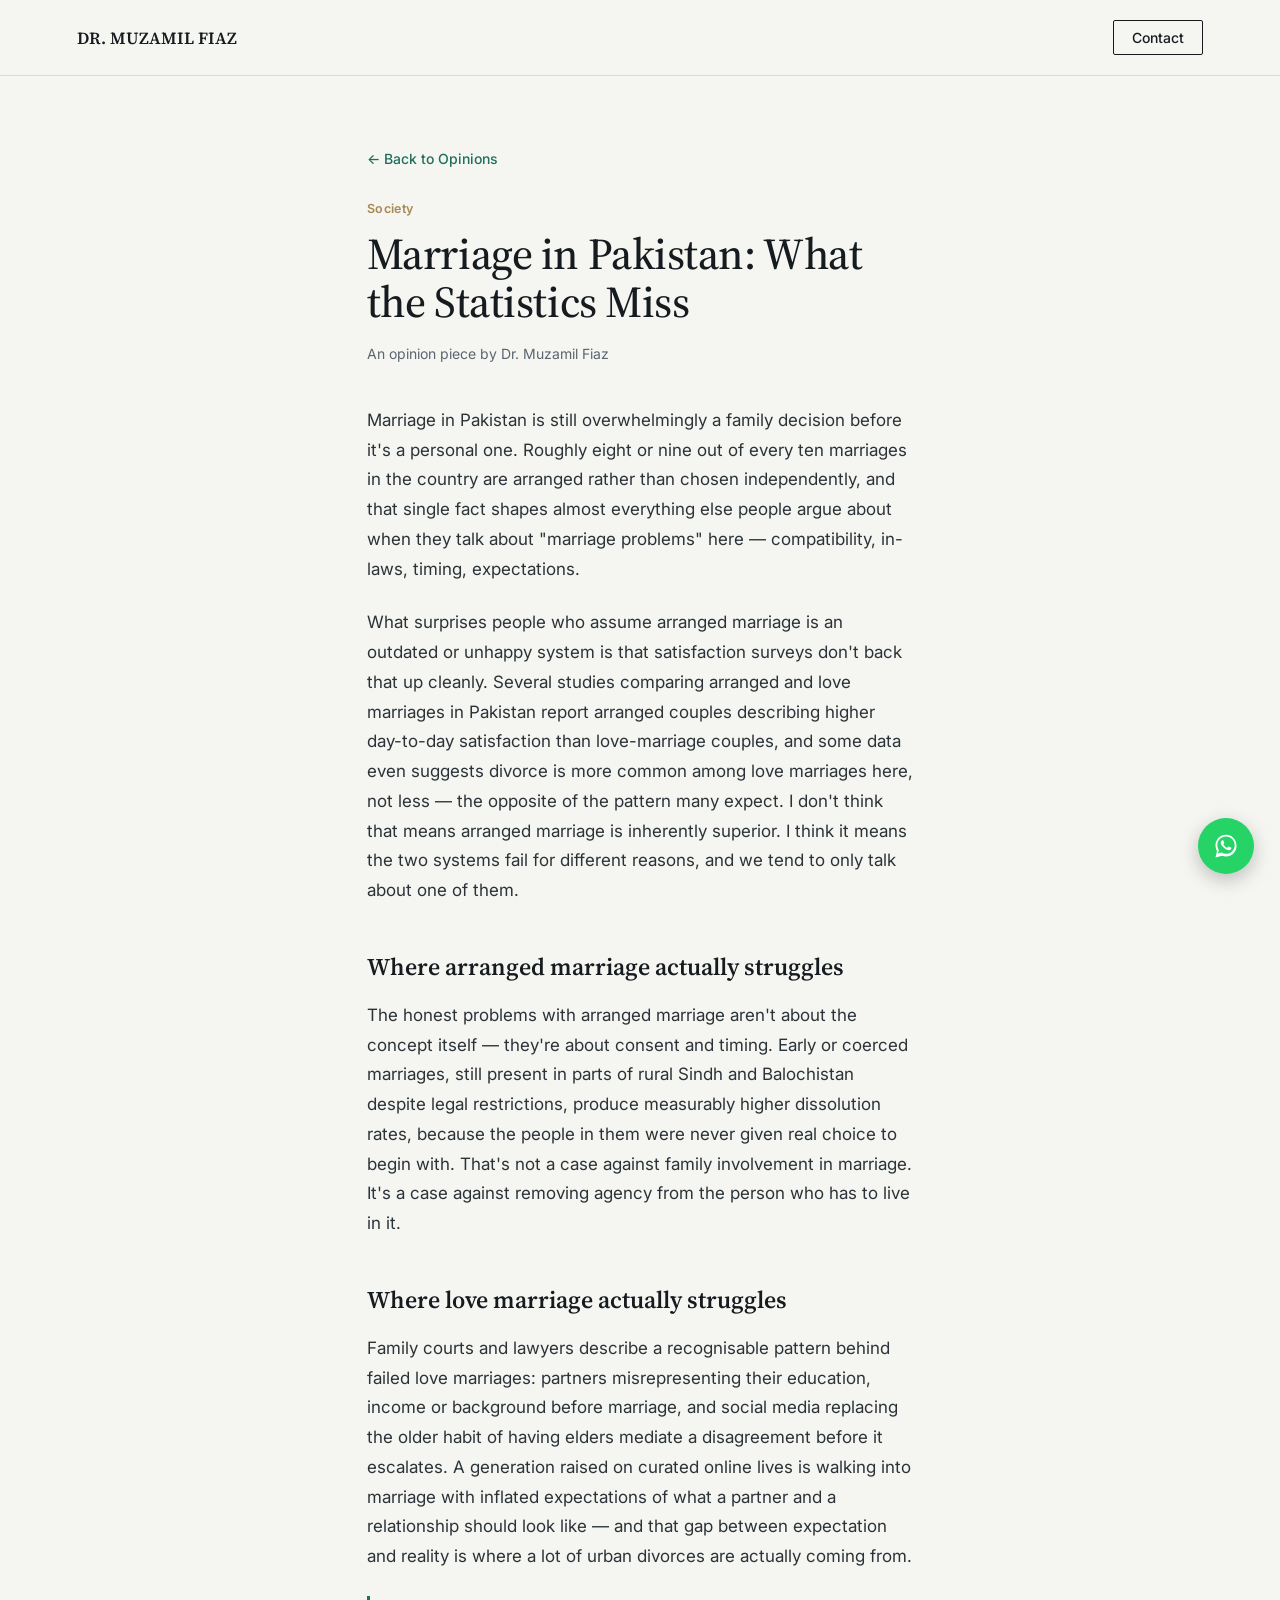
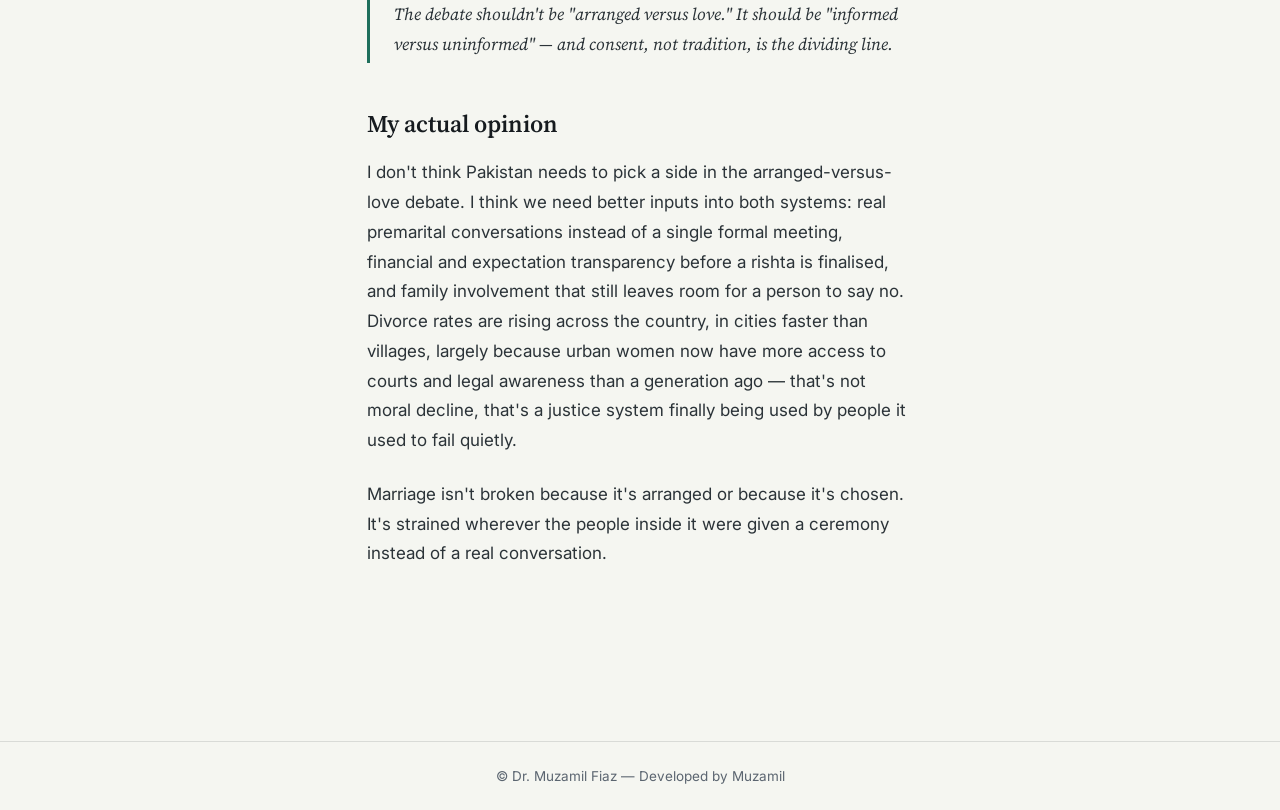
==== marriage.html @ 984c4c3b "Add files via upload" ====
<!DOCTYPE html>
<html lang="en">
<head>
<meta charset="UTF-8">
<meta name="viewport" content="width=device-width,initial-scale=1">
<meta name="description" content="Dr. Muzamil Fiaz's opinion on marriage in Pakistan.">
<title>Marriage in Pakistan — Dr. Muzamil Fiaz</title>
<link rel="preconnect" href="https://fonts.googleapis.com">
<link rel="preconnect" href="https://fonts.gstatic.com" crossorigin>
<link href="https://fonts.googleapis.com/css2?family=Source+Serif+4:ital,opsz,wght@0,8..60,400;0,8..60,500;0,8..60,600;1,8..60,400&family=Inter:wght@400;500;600&display=swap" rel="stylesheet">
<style>
  :root{
    --ink:#161B1F; --paper:#F5F6F1; --paper-2:#FFFFFF; --teal:#1F6F5C; --gold:#A98953;
    --muted:#5B6570; --line: rgba(22,27,31,0.12);
    --serif: 'Source Serif 4', Georgia, serif; --sans: 'Inter', system-ui, sans-serif;
  }
  *{box-sizing:border-box;}
  html,body{margin:0;padding:0;background:var(--paper);color:var(--ink);font-family:var(--sans);}
  a{color:inherit;text-decoration:none;}
  :focus-visible{outline:2px solid var(--teal); outline-offset:3px;}

  header{
    position:sticky; top:0; z-index:50; display:flex;align-items:center;justify-content:space-between;
    padding:20px 6vw; border-bottom:1px solid var(--line);
    background:rgba(245,246,241,0.92); backdrop-filter:blur(6px);
  }
  .logo{font-family:var(--serif);font-size:17px;font-weight:600;}
  .contact-btn{border:1px solid var(--ink); padding:8px 18px; border-radius:2px; font-size:14px; font-weight:500; transition:background .2s ease,color .2s ease;}
  .contact-btn:hover{background:var(--ink); color:var(--paper);}

  main{max-width:700px; margin:0 auto; padding:8vh 6vw 12vh;}
  .back-link{font-size:14px; color:var(--teal); font-weight:500; margin-bottom:34px; display:inline-block;}
  .post-tag{font-size:12.5px;color:var(--gold);font-weight:600;letter-spacing:0.03em;margin-bottom:14px;display:block;}
  h1{font-family:var(--serif);font-weight:500;font-size:clamp(30px,4.4vw,44px);line-height:1.1;margin:0 0 18px;letter-spacing:-0.01em;}
  .post-meta{font-size:14px;color:var(--muted);margin:0 0 44px;}
  .post-body p{font-size:17px;line-height:1.75;color:#2b3338;margin:0 0 24px;max-width:66ch;}
  .post-body h2{font-family:var(--serif);font-size:24px;font-weight:600;margin:44px 0 18px;}
  .pull{
    font-family:var(--serif); font-style:italic; font-size:21px; line-height:1.5; color:var(--ink);
    border-left:3px solid var(--teal); padding:4px 0 4px 24px; margin:36px 0;
  }
  footer{border-top:1px solid var(--line);padding:26px 6vw;font-size:13.5px;color:var(--muted);text-align:center;margin-top:40px;}

  .whatsapp-float{
    position:fixed; bottom:26px; right:26px; z-index:100; width:56px; height:56px; border-radius:50%;
    background:#25D366; display:flex; align-items:center; justify-content:center;
    box-shadow:0 6px 18px rgba(22,27,31,0.25); transition:transform .2s ease, box-shadow .2s ease;
  }
  .whatsapp-float:hover{transform:translateY(-3px); box-shadow:0 10px 22px rgba(22,27,31,0.3);}
  .whatsapp-float svg{width:28px;height:28px;}
</style>
</head>
<body>

<header>
  <a class="logo" href="../index.html">DR. MUZAMIL FIAZ</a>
  <a class="contact-btn" href="../index.html#contact">Contact</a>
</header>

<main>
  <a class="back-link" href="../index.html#opinions">← Back to Opinions</a>
  <span class="post-tag">Society</span>
  <h1>Marriage in Pakistan: What the Statistics Miss</h1>
  <p class="post-meta">An opinion piece by Dr. Muzamil Fiaz</p>

  <div class="post-body">
    <p>Marriage in Pakistan is still overwhelmingly a family decision before it's a personal one. Roughly eight or nine out of every ten marriages in the country are arranged rather than chosen independently, and that single fact shapes almost everything else people argue about when they talk about "marriage problems" here — compatibility, in-laws, timing, expectations.</p>

    <p>What surprises people who assume arranged marriage is an outdated or unhappy system is that satisfaction surveys don't back that up cleanly. Several studies comparing arranged and love marriages in Pakistan report arranged couples describing higher day-to-day satisfaction than love-marriage couples, and some data even suggests divorce is more common among love marriages here, not less — the opposite of the pattern many expect. I don't think that means arranged marriage is inherently superior. I think it means the two systems fail for different reasons, and we tend to only talk about one of them.</p>

    <h2>Where arranged marriage actually struggles</h2>
    <p>The honest problems with arranged marriage aren't about the concept itself — they're about consent and timing. Early or coerced marriages, still present in parts of rural Sindh and Balochistan despite legal restrictions, produce measurably higher dissolution rates, because the people in them were never given real choice to begin with. That's not a case against family involvement in marriage. It's a case against removing agency from the person who has to live in it.</p>

    <h2>Where love marriage actually struggles</h2>
    <p>Family courts and lawyers describe a recognisable pattern behind failed love marriages: partners misrepresenting their education, income or background before marriage, and social media replacing the older habit of having elders mediate a disagreement before it escalates. A generation raised on curated online lives is walking into marriage with inflated expectations of what a partner and a relationship should look like — and that gap between expectation and reality is where a lot of urban divorces are actually coming from.</p>

    <p class="pull">The debate shouldn't be "arranged versus love." It should be "informed versus uninformed" — and consent, not tradition, is the dividing line.</p>

    <h2>My actual opinion</h2>
    <p>I don't think Pakistan needs to pick a side in the arranged-versus-love debate. I think we need better inputs into both systems: real premarital conversations instead of a single formal meeting, financial and expectation transparency before a rishta is finalised, and family involvement that still leaves room for a person to say no. Divorce rates are rising across the country, in cities faster than villages, largely because urban women now have more access to courts and legal awareness than a generation ago — that's not moral decline, that's a justice system finally being used by people it used to fail quietly.</p>

    <p>Marriage isn't broken because it's arranged or because it's chosen. It's strained wherever the people inside it were given a ceremony instead of a real conversation.</p>
  </div>
</main>

<footer>© Dr. Muzamil Fiaz — Developed by <a href="https://www.instagram.com/mu7_ami1/" target="_blank" rel="noopener">Muzamil</a></footer>

<a class="whatsapp-float" href="https://wa.me/923120510151?text=Hey%20Muzamil%2C%20I%20wanna%20know%20about%20you" target="_blank" rel="noopener" aria-label="Message Muzamil on WhatsApp">
  <svg viewBox="0 0 32 32" fill="white" xmlns="http://www.w3.org/2000/svg">
    <path d="M16.02 3C9.4 3 4 8.4 4 15.02c0 2.4.63 4.65 1.73 6.6L4 29l7.55-1.98a11.98 11.98 0 0 0 4.47.86h.01c6.62 0 12.02-5.4 12.02-12.02C28.05 8.4 22.65 3 16.02 3zm0 21.9h-.01a9.9 9.9 0 0 1-5.05-1.38l-.36-.21-3.75.98 1-3.66-.24-.38a9.86 9.86 0 0 1-1.51-5.23c0-5.46 4.45-9.9 9.92-9.9 2.65 0 5.13 1.03 7 2.9a9.83 9.83 0 0 1 2.9 7c0 5.47-4.45 9.88-9.9 9.88zm5.43-7.4c-.3-.15-1.76-.87-2.03-.97-.27-.1-.47-.15-.67.15-.2.3-.77.97-.94 1.17-.17.2-.35.22-.65.07-.3-.15-1.25-.46-2.38-1.47a8.94 8.94 0 0 1-1.65-2.05c-.17-.3-.02-.46.13-.6.13-.13.3-.35.45-.52.15-.17.2-.3.3-.5.1-.2.05-.37-.02-.52-.07-.15-.67-1.6-.92-2.2-.24-.58-.49-.5-.67-.5-.17-.01-.37-.01-.57-.01-.2 0-.52.07-.8.37-.27.3-1.04 1.02-1.04 2.5s1.07 2.9 1.22 3.1c.15.2 2.1 3.2 5.08 4.49.71.3 1.26.49 1.69.62.71.23 1.36.2 1.87.12.57-.08 1.76-.72 2.01-1.4.25-.7.25-1.3.17-1.43-.07-.13-.27-.2-.57-.35z"/>
  </svg>
</a>

</body>
</html>
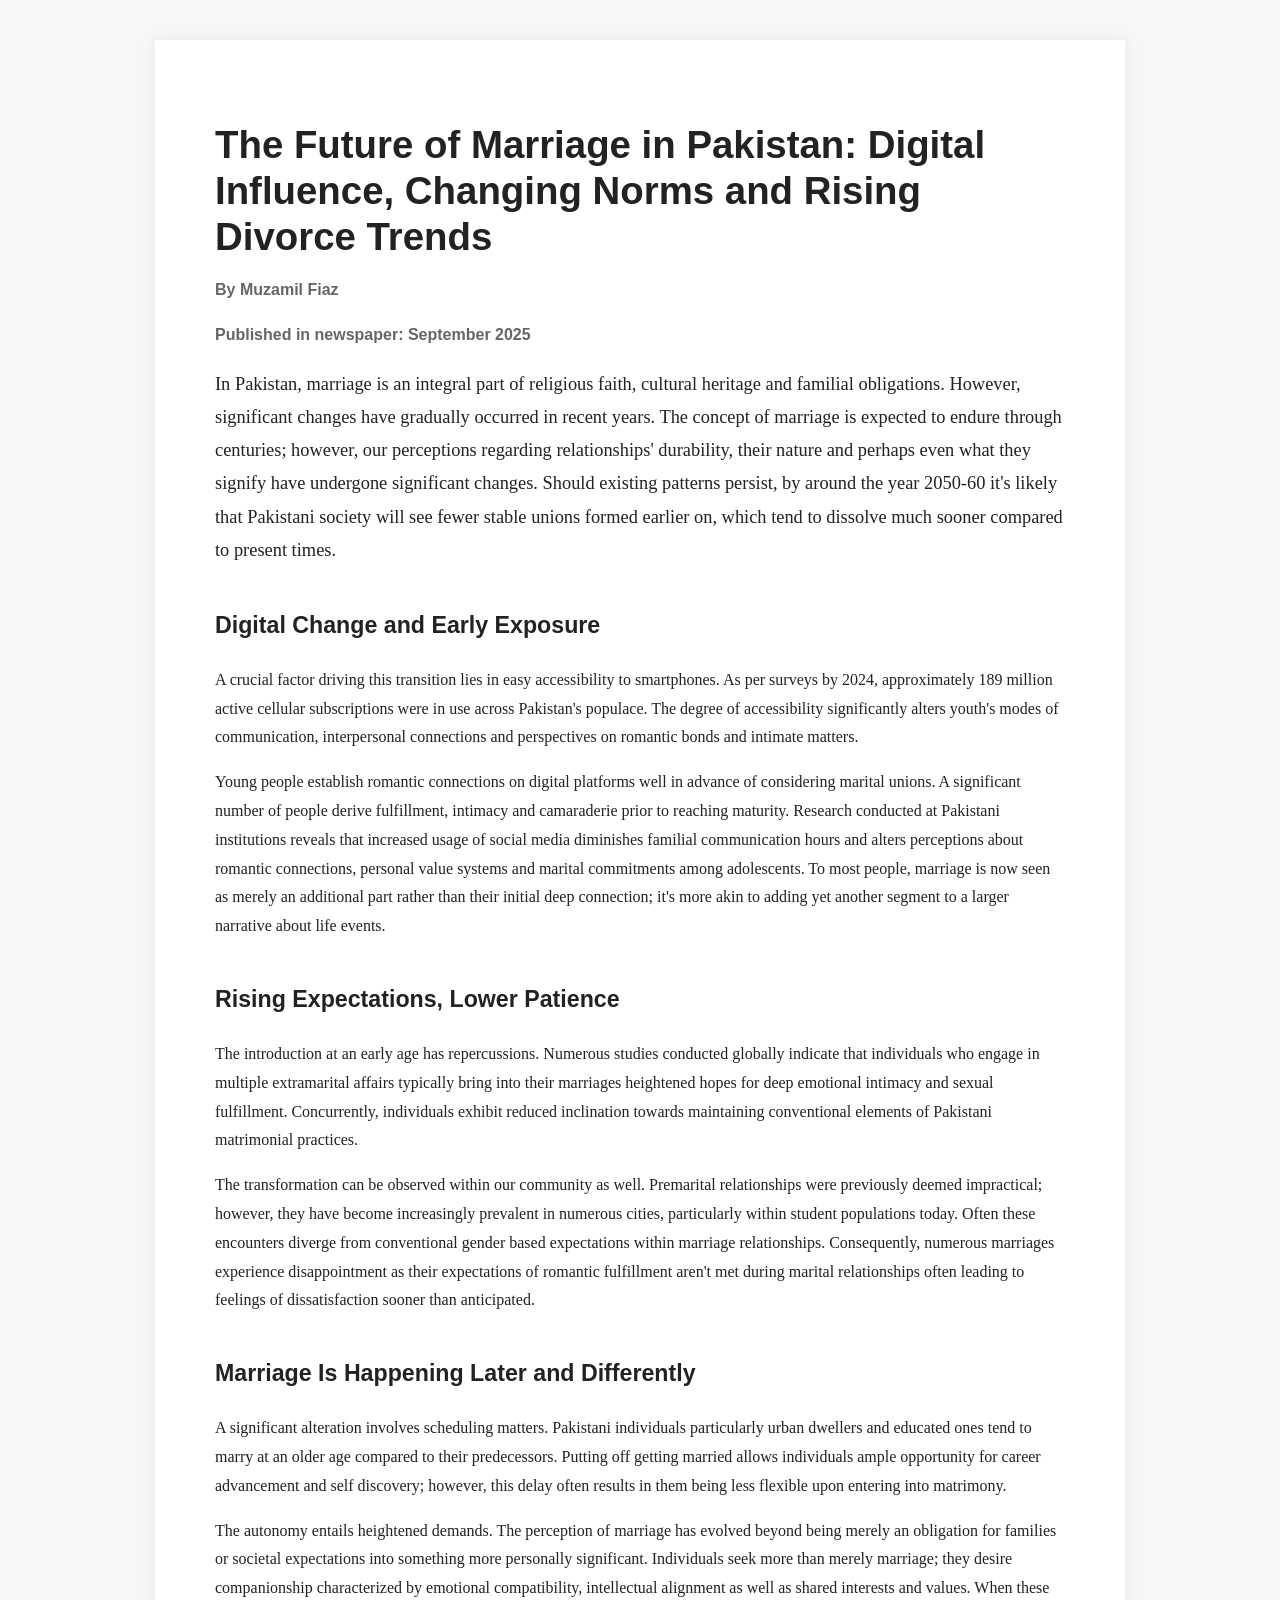
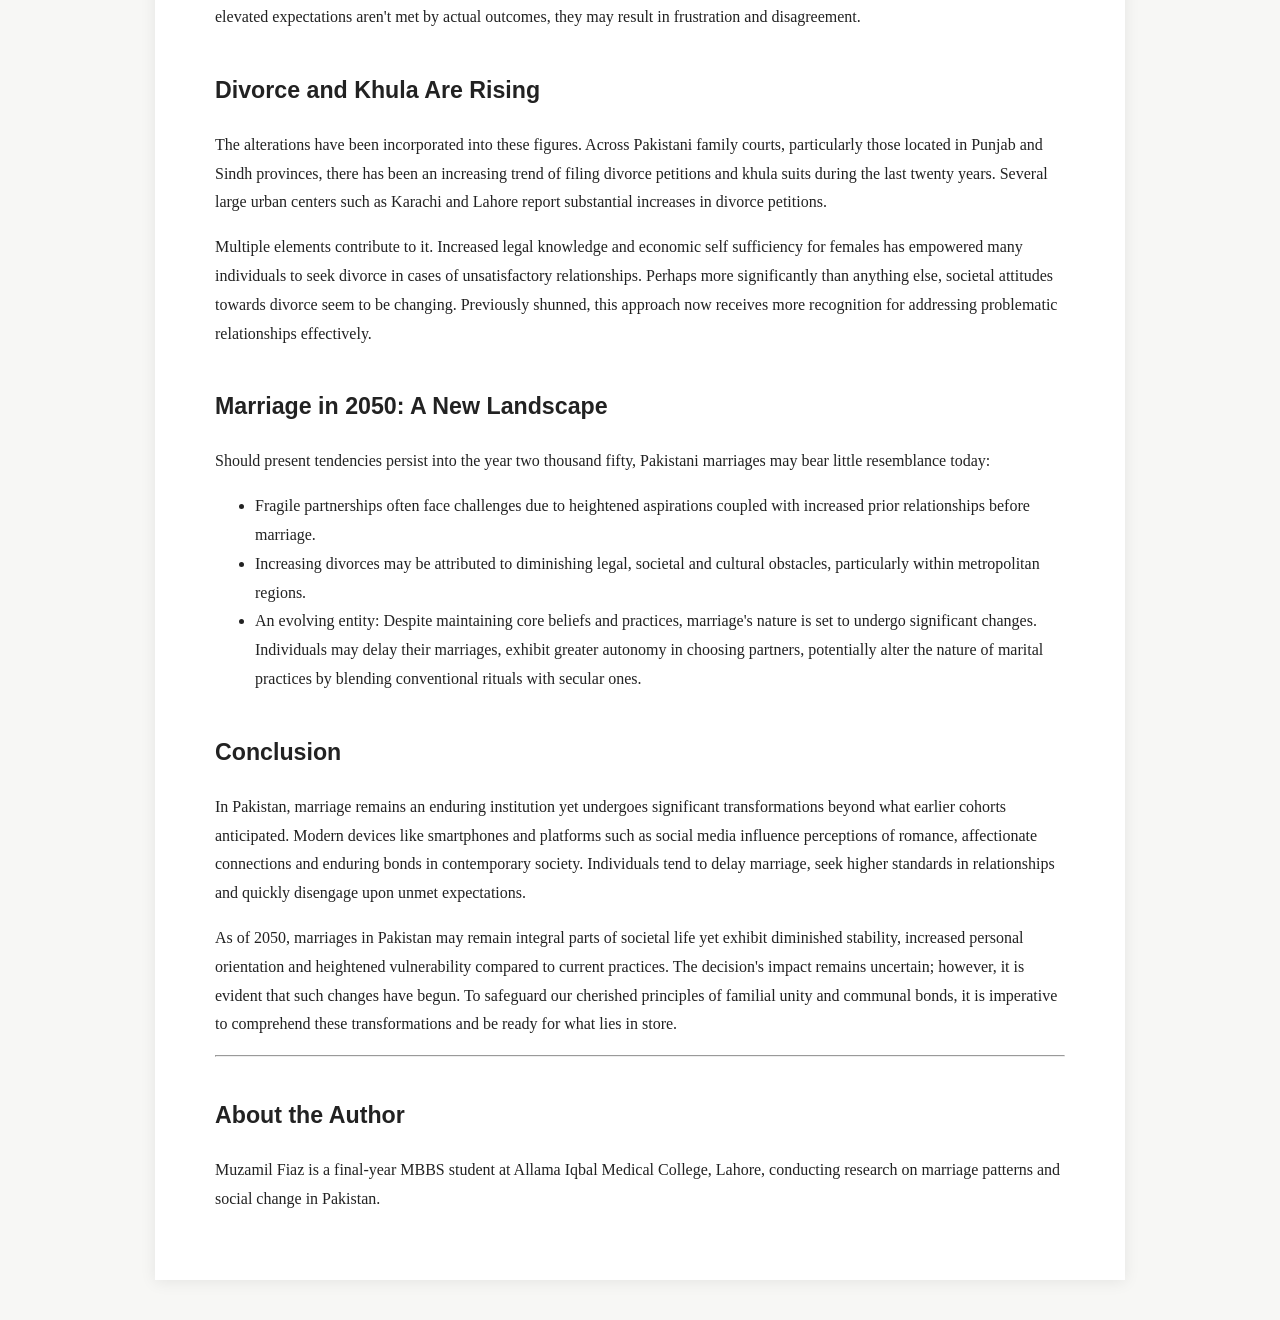
==== commit d093c713: "Add files via upload" ====
--- a/marriage.html
+++ b/marriage.html
@@ -2,94 +2,58 @@
 <html lang="en">
 <head>
 <meta charset="UTF-8">
-<meta name="viewport" content="width=device-width,initial-scale=1">
-<meta name="description" content="Dr. Muzamil Fiaz's opinion on marriage in Pakistan.">
-<title>Marriage in Pakistan — Dr. Muzamil Fiaz</title>
-<link rel="preconnect" href="https://fonts.googleapis.com">
-<link rel="preconnect" href="https://fonts.gstatic.com" crossorigin>
-<link href="https://fonts.googleapis.com/css2?family=Source+Serif+4:ital,opsz,wght@0,8..60,400;0,8..60,500;0,8..60,600;1,8..60,400&family=Inter:wght@400;500;600&display=swap" rel="stylesheet">
+<meta name="viewport" content="width=device-width, initial-scale=1.0">
+<title>The Future of Marriage in Pakistan | Muzamil Fiaz</title>
+<meta name="description" content="The Future of Marriage in Pakistan: Digital Influence, Changing Norms and Rising Divorce Trends by Muzamil Fiaz.">
 <style>
-  :root{
-    --ink:#161B1F; --paper:#F5F6F1; --paper-2:#FFFFFF; --teal:#1F6F5C; --gold:#A98953;
-    --muted:#5B6570; --line: rgba(22,27,31,0.12);
-    --serif: 'Source Serif 4', Georgia, serif; --sans: 'Inter', system-ui, sans-serif;
-  }
-  *{box-sizing:border-box;}
-  html,body{margin:0;padding:0;background:var(--paper);color:var(--ink);font-family:var(--sans);}
-  a{color:inherit;text-decoration:none;}
-  :focus-visible{outline:2px solid var(--teal); outline-offset:3px;}
-
-  header{
-    position:sticky; top:0; z-index:50; display:flex;align-items:center;justify-content:space-between;
-    padding:20px 6vw; border-bottom:1px solid var(--line);
-    background:rgba(245,246,241,0.92); backdrop-filter:blur(6px);
-  }
-  .logo{font-family:var(--serif);font-size:17px;font-weight:600;}
-  .contact-btn{border:1px solid var(--ink); padding:8px 18px; border-radius:2px; font-size:14px; font-weight:500; transition:background .2s ease,color .2s ease;}
-  .contact-btn:hover{background:var(--ink); color:var(--paper);}
-
-  main{max-width:700px; margin:0 auto; padding:8vh 6vw 12vh;}
-  .back-link{font-size:14px; color:var(--teal); font-weight:500; margin-bottom:34px; display:inline-block;}
-  .post-tag{font-size:12.5px;color:var(--gold);font-weight:600;letter-spacing:0.03em;margin-bottom:14px;display:block;}
-  h1{font-family:var(--serif);font-weight:500;font-size:clamp(30px,4.4vw,44px);line-height:1.1;margin:0 0 18px;letter-spacing:-0.01em;}
-  .post-meta{font-size:14px;color:var(--muted);margin:0 0 44px;}
-  .post-body p{font-size:17px;line-height:1.75;color:#2b3338;margin:0 0 24px;max-width:66ch;}
-  .post-body h2{font-family:var(--serif);font-size:24px;font-weight:600;margin:44px 0 18px;}
-  .pull{
-    font-family:var(--serif); font-style:italic; font-size:21px; line-height:1.5; color:var(--ink);
-    border-left:3px solid var(--teal); padding:4px 0 4px 24px; margin:36px 0;
-  }
-  footer{border-top:1px solid var(--line);padding:26px 6vw;font-size:13.5px;color:var(--muted);text-align:center;margin-top:40px;}
-
-  .whatsapp-float{
-    position:fixed; bottom:26px; right:26px; z-index:100; width:56px; height:56px; border-radius:50%;
-    background:#25D366; display:flex; align-items:center; justify-content:center;
-    box-shadow:0 6px 18px rgba(22,27,31,0.25); transition:transform .2s ease, box-shadow .2s ease;
-  }
-  .whatsapp-float:hover{transform:translateY(-3px); box-shadow:0 10px 22px rgba(22,27,31,0.3);}
-  .whatsapp-float svg{width:28px;height:28px;}
+body{font-family:Georgia,serif;line-height:1.8;margin:0;background:#f7f7f5;color:#222}
+article{max-width:850px;margin:40px auto;background:#fff;padding:50px 60px;box-shadow:0 2px 15px rgba(0,0,0,.08)}
+h1{font-family:Arial,sans-serif;line-height:1.2;font-size:2.4rem;margin-bottom:10px}
+h2{font-family:Arial,sans-serif;margin-top:38px;font-size:1.45rem}
+.byline,.published{font-family:Arial,sans-serif;color:#666}
+.lead{font-size:1.15rem}
+@media(max-width:700px){article{margin:0;padding:30px 22px}h1{font-size:1.9rem}}
 </style>
 </head>
 <body>
+<article>
+<h1>The Future of Marriage in Pakistan: Digital Influence, Changing Norms and Rising Divorce Trends</h1>
+<p class="byline"><strong>By Muzamil Fiaz</strong></p>
+<p class="published"><strong>Published in newspaper: September 2025</strong></p>
 
-<header>
-  <a class="logo" href="../index.html">DR. MUZAMIL FIAZ</a>
-  <a class="contact-btn" href="../index.html#contact">Contact</a>
-</header>
+<p class="lead">In Pakistan, marriage is an integral part of religious faith, cultural heritage and familial obligations. However, significant changes have gradually occurred in recent years. The concept of marriage is expected to endure through centuries; however, our perceptions regarding relationships' durability, their nature and perhaps even what they signify have undergone significant changes. Should existing patterns persist, by around the year 2050-60 it's likely that Pakistani society will see fewer stable unions formed earlier on, which tend to dissolve much sooner compared to present times.</p>
 
-<main>
-  <a class="back-link" href="../index.html#opinions">← Back to Opinions</a>
-  <span class="post-tag">Society</span>
-  <h1>Marriage in Pakistan: What the Statistics Miss</h1>
-  <p class="post-meta">An opinion piece by Dr. Muzamil Fiaz</p>
+<h2>Digital Change and Early Exposure</h2>
+<p>A crucial factor driving this transition lies in easy accessibility to smartphones. As per surveys by 2024, approximately 189 million active cellular subscriptions were in use across Pakistan's populace. The degree of accessibility significantly alters youth's modes of communication, interpersonal connections and perspectives on romantic bonds and intimate matters.</p>
+<p>Young people establish romantic connections on digital platforms well in advance of considering marital unions. A significant number of people derive fulfillment, intimacy and camaraderie prior to reaching maturity. Research conducted at Pakistani institutions reveals that increased usage of social media diminishes familial communication hours and alters perceptions about romantic connections, personal value systems and marital commitments among adolescents. To most people, marriage is now seen as merely an additional part rather than their initial deep connection; it's more akin to adding yet another segment to a larger narrative about life events.</p>
 
-  <div class="post-body">
-    <p>Marriage in Pakistan is still overwhelmingly a family decision before it's a personal one. Roughly eight or nine out of every ten marriages in the country are arranged rather than chosen independently, and that single fact shapes almost everything else people argue about when they talk about "marriage problems" here — compatibility, in-laws, timing, expectations.</p>
+<h2>Rising Expectations, Lower Patience</h2>
+<p>The introduction at an early age has repercussions. Numerous studies conducted globally indicate that individuals who engage in multiple extramarital affairs typically bring into their marriages heightened hopes for deep emotional intimacy and sexual fulfillment. Concurrently, individuals exhibit reduced inclination towards maintaining conventional elements of Pakistani matrimonial practices.</p>
+<p>The transformation can be observed within our community as well. Premarital relationships were previously deemed impractical; however, they have become increasingly prevalent in numerous cities, particularly within student populations today. Often these encounters diverge from conventional gender based expectations within marriage relationships. Consequently, numerous marriages experience disappointment as their expectations of romantic fulfillment aren't met during marital relationships often leading to feelings of dissatisfaction sooner than anticipated.</p>
 
-    <p>What surprises people who assume arranged marriage is an outdated or unhappy system is that satisfaction surveys don't back that up cleanly. Several studies comparing arranged and love marriages in Pakistan report arranged couples describing higher day-to-day satisfaction than love-marriage couples, and some data even suggests divorce is more common among love marriages here, not less — the opposite of the pattern many expect. I don't think that means arranged marriage is inherently superior. I think it means the two systems fail for different reasons, and we tend to only talk about one of them.</p>
+<h2>Marriage Is Happening Later and Differently</h2>
+<p>A significant alteration involves scheduling matters. Pakistani individuals particularly urban dwellers and educated ones tend to marry at an older age compared to their predecessors. Putting off getting married allows individuals ample opportunity for career advancement and self discovery; however, this delay often results in them being less flexible upon entering into matrimony.</p>
+<p>The autonomy entails heightened demands. The perception of marriage has evolved beyond being merely an obligation for families or societal expectations into something more personally significant. Individuals seek more than merely marriage; they desire companionship characterized by emotional compatibility, intellectual alignment as well as shared interests and values. When these elevated expectations aren't met by actual outcomes, they may result in frustration and disagreement.</p>
 
-    <h2>Where arranged marriage actually struggles</h2>
-    <p>The honest problems with arranged marriage aren't about the concept itself — they're about consent and timing. Early or coerced marriages, still present in parts of rural Sindh and Balochistan despite legal restrictions, produce measurably higher dissolution rates, because the people in them were never given real choice to begin with. That's not a case against family involvement in marriage. It's a case against removing agency from the person who has to live in it.</p>
+<h2>Divorce and Khula Are Rising</h2>
+<p>The alterations have been incorporated into these figures. Across Pakistani family courts, particularly those located in Punjab and Sindh provinces, there has been an increasing trend of filing divorce petitions and khula suits during the last twenty years. Several large urban centers such as Karachi and Lahore report substantial increases in divorce petitions.</p>
+<p>Multiple elements contribute to it. Increased legal knowledge and economic self sufficiency for females has empowered many individuals to seek divorce in cases of unsatisfactory relationships. Perhaps more significantly than anything else, societal attitudes towards divorce seem to be changing. Previously shunned, this approach now receives more recognition for addressing problematic relationships effectively.</p>
 
-    <h2>Where love marriage actually struggles</h2>
-    <p>Family courts and lawyers describe a recognisable pattern behind failed love marriages: partners misrepresenting their education, income or background before marriage, and social media replacing the older habit of having elders mediate a disagreement before it escalates. A generation raised on curated online lives is walking into marriage with inflated expectations of what a partner and a relationship should look like — and that gap between expectation and reality is where a lot of urban divorces are actually coming from.</p>
+<h2>Marriage in 2050: A New Landscape</h2>
+<p>Should present tendencies persist into the year two thousand fifty, Pakistani marriages may bear little resemblance today:</p>
+<ul>
+<li>Fragile partnerships often face challenges due to heightened aspirations coupled with increased prior relationships before marriage.</li>
+<li>Increasing divorces may be attributed to diminishing legal, societal and cultural obstacles, particularly within metropolitan regions.</li>
+<li>An evolving entity: Despite maintaining core beliefs and practices, marriage's nature is set to undergo significant changes. Individuals may delay their marriages, exhibit greater autonomy in choosing partners, potentially alter the nature of marital practices by blending conventional rituals with secular ones.</li>
+</ul>
 
-    <p class="pull">The debate shouldn't be "arranged versus love." It should be "informed versus uninformed" — and consent, not tradition, is the dividing line.</p>
+<h2>Conclusion</h2>
+<p>In Pakistan, marriage remains an enduring institution yet undergoes significant transformations beyond what earlier cohorts anticipated. Modern devices like smartphones and platforms such as social media influence perceptions of romance, affectionate connections and enduring bonds in contemporary society. Individuals tend to delay marriage, seek higher standards in relationships and quickly disengage upon unmet expectations.</p>
+<p>As of 2050, marriages in Pakistan may remain integral parts of societal life yet exhibit diminished stability, increased personal orientation and heightened vulnerability compared to current practices. The decision's impact remains uncertain; however, it is evident that such changes have begun. To safeguard our cherished principles of familial unity and communal bonds, it is imperative to comprehend these transformations and be ready for what lies in store.</p>
 
-    <h2>My actual opinion</h2>
-    <p>I don't think Pakistan needs to pick a side in the arranged-versus-love debate. I think we need better inputs into both systems: real premarital conversations instead of a single formal meeting, financial and expectation transparency before a rishta is finalised, and family involvement that still leaves room for a person to say no. Divorce rates are rising across the country, in cities faster than villages, largely because urban women now have more access to courts and legal awareness than a generation ago — that's not moral decline, that's a justice system finally being used by people it used to fail quietly.</p>
-
-    <p>Marriage isn't broken because it's arranged or because it's chosen. It's strained wherever the people inside it were given a ceremony instead of a real conversation.</p>
-  </div>
-</main>
-
-<footer>© Dr. Muzamil Fiaz — Developed by <a href="https://www.instagram.com/mu7_ami1/" target="_blank" rel="noopener">Muzamil</a></footer>
-
-<a class="whatsapp-float" href="https://wa.me/923120510151?text=Hey%20Muzamil%2C%20I%20wanna%20know%20about%20you" target="_blank" rel="noopener" aria-label="Message Muzamil on WhatsApp">
-  <svg viewBox="0 0 32 32" fill="white" xmlns="http://www.w3.org/2000/svg">
-    <path d="M16.02 3C9.4 3 4 8.4 4 15.02c0 2.4.63 4.65 1.73 6.6L4 29l7.55-1.98a11.98 11.98 0 0 0 4.47.86h.01c6.62 0 12.02-5.4 12.02-12.02C28.05 8.4 22.65 3 16.02 3zm0 21.9h-.01a9.9 9.9 0 0 1-5.05-1.38l-.36-.21-3.75.98 1-3.66-.24-.38a9.86 9.86 0 0 1-1.51-5.23c0-5.46 4.45-9.9 9.92-9.9 2.65 0 5.13 1.03 7 2.9a9.83 9.83 0 0 1 2.9 7c0 5.47-4.45 9.88-9.9 9.88zm5.43-7.4c-.3-.15-1.76-.87-2.03-.97-.27-.1-.47-.15-.67.15-.2.3-.77.97-.94 1.17-.17.2-.35.22-.65.07-.3-.15-1.25-.46-2.38-1.47a8.94 8.94 0 0 1-1.65-2.05c-.17-.3-.02-.46.13-.6.13-.13.3-.35.45-.52.15-.17.2-.3.3-.5.1-.2.05-.37-.02-.52-.07-.15-.67-1.6-.92-2.2-.24-.58-.49-.5-.67-.5-.17-.01-.37-.01-.57-.01-.2 0-.52.07-.8.37-.27.3-1.04 1.02-1.04 2.5s1.07 2.9 1.22 3.1c.15.2 2.1 3.2 5.08 4.49.71.3 1.26.49 1.69.62.71.23 1.36.2 1.87.12.57-.08 1.76-.72 2.01-1.4.25-.7.25-1.3.17-1.43-.07-.13-.27-.2-.57-.35z"/>
-  </svg>
-</a>
-
+<hr>
+<h2>About the Author</h2>
+<p>Muzamil Fiaz is a final-year MBBS student at Allama Iqbal Medical College, Lahore, conducting research on marriage patterns and social change in Pakistan.</p>
+</article>
 </body>
 </html>
